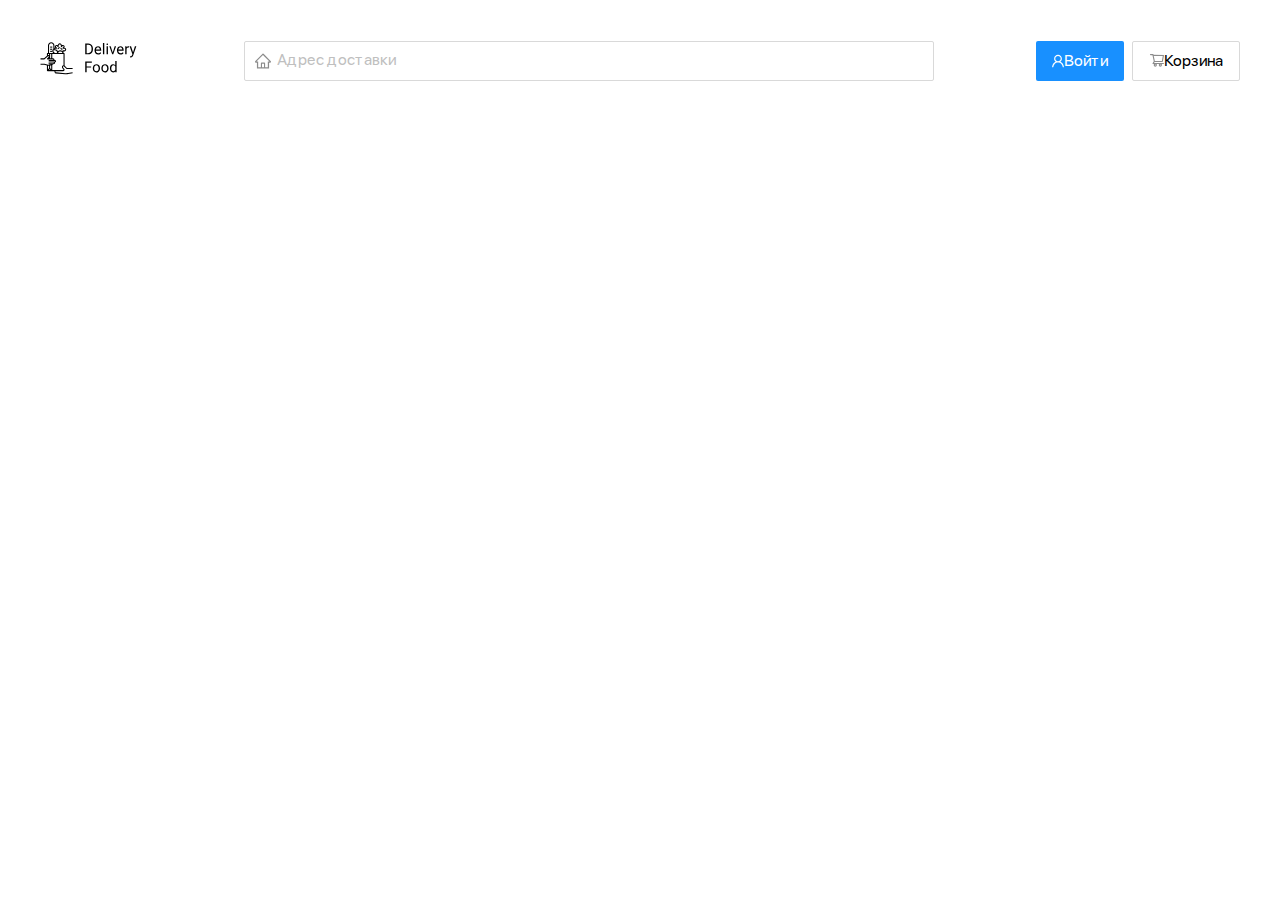
==== index.html @ ae098f40 "Верстка header" ====
<!DOCTYPE html>
<html lang="ru">
<head>
    <meta charset="UTF-8">
    <meta http-equiv="X-UA-Compatible" content="IE=edge">
    <meta name="viewport" content="width=device-width, initial-scale=1.0">
    <title>Delivery Food</title>
    <link rel="stylesheet" href="./css/style.css">
</head>
<body>

<header class="header">

    <div class="container block">
        
        <a href="" class="logo-link">
            <img src="./img/logo.svg" alt="Логотип" class="logo-img">
        </a>
    
        <input type="text" class="address-input" placeholder="Адрес доставки">
    
        <div class="buttons">
            <button class="button button--primary">
                <img src="./img/User.svg" alt="Человек" class="login-img">
                <span class="button-text">Войти</span>
            </button>
            <button class="button button--secondary">
                <img src="./img/Cart.svg" alt="Корзина" class="card-img">
                <span class="button-text">Корзина</span>
            </button>
        </div>
        <!-- /.buttons -->

    </div>
    <!-- /.container block -->
    
</header>
<!-- /.header -->

</body>
</html>
---- css/style.css ----
@font-face {
    font-family: SF Pro Display; /* Имя шрифта */
    src: url(../fonts/SFProDisplay-Regular.ttf); /* Путь к файлу со шрифтом */
    /*src: url(../fonts/SFProDisplay-Bold.ttf);  Путь к файлу со шрифтом */
}

* {
    /* включить измерение элементов от рамки */
    box-sizing: border-box;
    /* убрать стандартные отступы */
    margin: 0;
    padding: 0;
}
.block {
    display: flex;
    justify-content: space-between;
    align-items: center;
}
/* ограничение по ширине и выставляет по середине */
.container {
    max-width: 1200px;
    width: 100%;
    margin: auto;
}

/* Отступ от вершины страницы*/
.header {
    padding-top: 40px;
}

/* Элемент input*/
.address-input {
    max-width: 690px;
    width: 100%;
    height: 40px;
    background: url('../img/Home.svg') no-repeat 10px center;
    border: 1px solid #D9D9D9;
    border-radius: 2px;
    padding-left: 32px;

}

/* Свойства текста в input */
.address-input::placeholder {
    font-family: SF Pro Display;
    font-style: normal;
    font-weight: 400;
    font-size: 16px;
    color: #BFBFBF;
}

/* Расположение кнопок*/
.buttons {
    display: flex;
    flex-wrap: nowrap;
}

/* Общие свойства каждой кнопки*/
.button {
    padding: 8px 16px;
    display: flex;
    align-items: center;
    border-radius: 2px;
    border: none;
    cursor: pointer;
    font-family: SF Pro Display;
    font-style: normal;
    font-weight: 400;
    font-size: 16px;
    line-height: 22px;
}

/* Кнопка "Войти" */
.button--primary {
    background: #1890FF;
    color: #FFFFFF;
}

/* Кнопка "Корзина" */
.button--secondary {
    background: transparent;
    border: 1px solid #D9D9D9;
    margin-left: 8px;
}
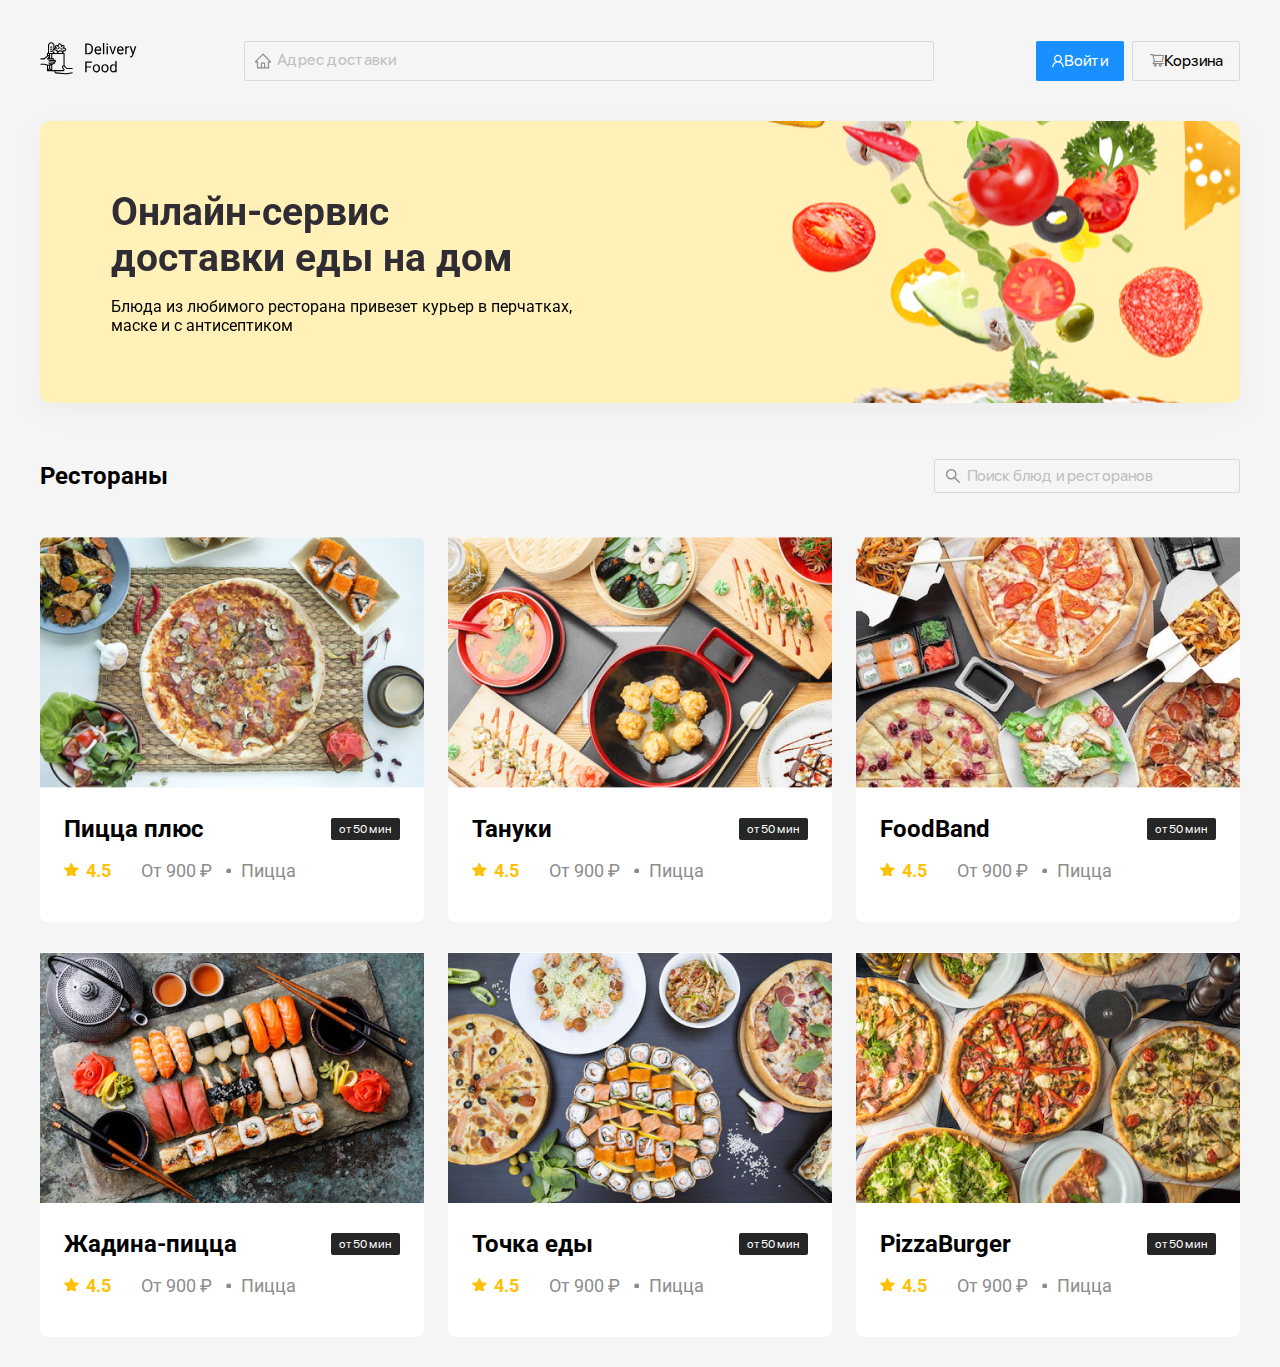
==== commit 66e33be9: "Сверстал 1 страницу макета" ====
--- a/index.html
+++ b/index.html
@@ -5,6 +5,9 @@
     <meta http-equiv="X-UA-Compatible" content="IE=edge">
     <meta name="viewport" content="width=device-width, initial-scale=1.0">
     <title>Delivery Food</title>
+    <link rel="preconnect" href="https://fonts.googleapis.com">
+    <link rel="preconnect" href="https://fonts.gstatic.com" crossorigin>
+    <link href="https://fonts.googleapis.com/css2?family=Roboto:wght@400;700&display=swap" rel="stylesheet">
     <link rel="stylesheet" href="./css/style.css">
 </head>
 <body>
@@ -17,7 +20,7 @@
             <img src="./img/logo.svg" alt="Логотип" class="logo-img">
         </a>
     
-        <input type="text" class="address-input" placeholder="Адрес доставки">
+        <input type="text" class="input address-input" placeholder="Адрес доставки">
     
         <div class="buttons">
             <button class="button button--primary">
@@ -37,5 +40,151 @@
 </header>
 <!-- /.header -->
 
+<section class="section section-promo">
+    <div class="container promo-block">
+        <div class="text-block">
+            <h1 class="promo-title">Онлайн-сервис доставки еды на дом</h1>
+            <p class="promo-desc">Блюда из любимого ресторана привезет курьер в перчатках, маске и с антисептиком</p>
+        </div>
+        <!-- /.text-block -->
+    </div>
+    <!-- /.block -->
+</section>
+<!-- /.section section-promo -->
+
+<section class="section section-rest">
+    <div class="container">
+        <div class="section__header">
+            <h2 class="section__header-title">Рестораны</h2>
+            <input type="text" class="input search-input" placeholder="Поиск блюд и ресторанов">
+        </div>
+        <!-- /.section__header -->
+        <div class="block cards">
+            <div class="card">
+                <div class="card-img">
+                    <img src="./img/Pizza.png" alt="Картинка заведения">
+                </div>
+                <!-- /.card-img -->
+                <div class="card-main">
+                    <div class="card-main__header">
+                        <h3 class="cart-title">Пицца плюс</h3>
+                        <strong class="time-write">от 50 мин</strong>
+                    </div>
+                    <div class="card-desc">
+                        <span class="rating">4.5</span>
+                        <strong class="midprice">От 900 ₽</strong>
+                        <span class="dish">Пицца</span>
+                    </div>
+                    <!-- /.card-desc -->
+                </div>
+                <!-- /.card-main -->
+            </div>
+            <!-- /.card -->
+            <div class="card">
+                <div class="card-img">
+                    <img src="./img/Tanuki.png" alt="Картинка заведения">
+                </div>
+                <!-- /.card-img -->
+                <div class="card-main">
+                    <div class="card-main__header">
+                        <h3 class="cart-title">Тануки</h3>
+                        <strong class="time-write">от 50 мин</strong>
+                    </div>
+                    <div class="card-desc">
+                        <span class="rating">4.5</span>
+                        <strong class="midprice">От 900 ₽</strong>
+                        <span class="dish">Пицца</span>
+                    </div>
+                    <!-- /.card-desc -->
+                </div>
+                <!-- /.card-main -->
+            </div>
+            <!-- /.card -->
+            <div class="card">
+                <div class="card-img">
+                    <img src="./img/FoodBand.png" alt="Картинка заведения">
+                </div>
+                <!-- /.card-img -->
+                <div class="card-main">
+                    <div class="card-main__header">
+                        <h3 class="cart-title">FoodBand</h3>
+                        <strong class="time-write">от 50 мин</strong>
+                    </div>
+                    <div class="card-desc">
+                        <span class="rating">4.5</span>
+                        <strong class="midprice">От 900 ₽</strong>
+                        <span class="dish">Пицца</span>
+                    </div>
+                    <!-- /.card-desc -->
+                </div>
+                <!-- /.card-main -->
+            </div>
+            <!-- /.card -->
+            <div class="card">
+                <div class="card-img">
+                    <img src="./img/GreedyPizza.png" alt="Картинка заведения">
+                </div>
+                <!-- /.card-img -->
+                <div class="card-main">
+                    <div class="card-main__header">
+                        <h3 class="cart-title">Жадина-пицца</h3>
+                        <strong class="time-write">от 50 мин</strong>
+                    </div>
+                    <div class="card-desc">
+                        <span class="rating">4.5</span>
+                        <strong class="midprice">От 900 ₽</strong>
+                        <span class="dish">Пицца</span>
+                    </div>
+                    <!-- /.card-desc -->
+                </div>
+                <!-- /.card-main -->
+            </div>
+            <!-- /.card -->
+            <div class="card">
+                <div class="card-img">
+                    <img src="./img/EatPoint.png" alt="Картинка заведения">
+                </div>
+                <!-- /.card-img -->
+                <div class="card-main">
+                    <div class="card-main__header">
+                        <h3 class="cart-title">Точка еды</h3>
+                        <strong class="time-write">от 50 мин</strong>
+                    </div>
+                    <div class="card-desc">
+                        <span class="rating">4.5</span>
+                        <strong class="midprice">От 900 ₽</strong>
+                        <span class="dish">Пицца</span>
+                    </div>
+                    <!-- /.card-desc -->
+                </div>
+                <!-- /.card-main -->
+            </div>
+            <!-- /.card -->
+            <div class="card">
+                <div class="card-img">
+                    <img src="./img/PizzaBurger.png" alt="Картинка заведения">
+                </div>
+                <!-- /.card-img -->
+                <div class="card-main">
+                    <div class="card-main__header">
+                        <h3 class="cart-title">PizzaBurger</h3>
+                        <strong class="time-write">от 50 мин</strong>
+                    </div>
+                    <div class="card-desc">
+                        <span class="rating">4.5</span>
+                        <strong class="midprice">От 900 ₽</strong>
+                        <span class="dish">Пицца</span>
+                    </div>
+                    <!-- /.card-desc -->
+                </div>
+                <!-- /.card-main -->
+            </div>
+            <!-- /.card -->
+        </div>
+        <!-- /.block -->
+    </div>
+    <!-- /.container -->
+</section>
+
 </body>
 </html>--- a/css/style.css
+++ b/css/style.css
@@ -11,10 +11,21 @@
     margin: 0;
     padding: 0;
 }
+html {
+    font-family: 'Roboto', sans-serif;
+}
+body {
+    background-color: #F5F5F5;
+}
 .block {
     display: flex;
     justify-content: space-between;
     align-items: center;
+    flex-wrap: wrap;
+}
+
+.cards {
+    flex-wrap: wrap;
 }
 /* ограничение по ширине и выставляет по середине */
 .container {
@@ -22,10 +33,16 @@
     width: 100%;
     margin: auto;
 }
-
+.input {
+    border: 1px solid #D9D9D9;
+    border-radius: 2px;
+    width: 100%;
+    padding-left: 32px;
+}
 /* Отступ от вершины страницы*/
 .header {
     padding-top: 40px;
+    margin-bottom: 40px;
 }
 
 /* Элемент input*/
@@ -34,14 +51,8 @@
     width: 100%;
     height: 40px;
     background: url('../img/Home.svg') no-repeat 10px center;
-    border: 1px solid #D9D9D9;
-    border-radius: 2px;
-    padding-left: 32px;
-
-}
-
-/* Свойства текста в input */
-.address-input::placeholder {
+}
+.input::placeholder {
     font-family: SF Pro Display;
     font-style: normal;
     font-weight: 400;
@@ -81,4 +92,132 @@
     background: transparent;
     border: 1px solid #D9D9D9;
     margin-left: 8px;
+}
+/* Секция promo */
+.section-promo {
+    margin-bottom: 56px;
+}
+.promo-block {
+    background: #FFF1B8 url('../img/pomidor.png') no-repeat right;
+    border-radius: 10px;
+    padding: 68px 71px;
+    filter: drop-shadow(0px 7px 12px rgba(158, 158, 163, 0.1));
+}
+.text-block {
+    max-width: 500px;
+    width: 100%;
+}
+.promo-title {
+    max-width: 438px;
+    font-family: 'Roboto';
+    font-style: normal;
+    font-weight: 700;
+    font-size: 39px;
+    line-height: 46px;
+    color: #302C34;
+    margin-bottom: 16px;
+}
+.promo-description {
+    font-family: 'Roboto';
+    font-style: normal;
+    font-weight: 400;
+    font-size: 24px;
+    line-height: 28px;
+    color: #302C34;
+}
+
+/* Секция рестораны */
+.section__header {
+    display: flex;
+    justify-content: space-between;
+    align-items: center;
+    margin-bottom: 44px;
+}
+.search-input {
+    width: 306px;
+    height: 34px;
+    background: url('../img/Search.svg') no-repeat 10px center;
+}
+.card {
+    max-width: 384px;
+    width: 100%;
+    margin-bottom: 30px;
+    background-color: #fff;
+    border-radius: 7px;
+}
+.card-main {
+    padding: 21px 24px 35px;
+    position: relative;
+}
+.card-main__header {
+    display: flex;
+    justify-content: space-between;
+    align-items: center;
+    margin-bottom: 10px;
+}
+.cart-title {
+    font-family: Roboto;
+    font-style: normal;
+    font-weight: 700;
+    font-size: 24px;
+    line-height: 32px;
+}
+.time-write {
+    background-color: #262626;
+    border-radius: 2px;
+    font-family: SF Pro Display;
+    font-style: normal;
+    font-weight: 400;
+    font-size: 12px;
+    line-height: 12px;
+    color: #FFFFFF;
+    padding: 5px 8px;
+}
+.rating {
+    position: relative;
+    font-family: Roboto;
+    font-style: normal;
+    font-weight: 700;
+    font-size: 18px;
+    line-height: 32px;
+    margin-left: 22px;
+    margin-right: 26px;
+    color: #FFC107;
+}
+.rating::before {
+    content: '';
+    width: 15px;
+    height: 14px;
+    background: url('../img/star.svg');
+    position: absolute;
+    top: 2px;
+    left: -22px;
+}
+.midprice {
+    font-family: 'Roboto';
+font-style: normal;
+font-weight: 400;
+font-size: 18px;
+line-height: 32px;
+color: #8C8C8C;
+margin-right: 25px;
+}
+.dish {
+    position: relative;
+    font-family: 'Roboto';
+    font-style: normal;
+    font-weight: 400;
+    font-size: 18px;
+    line-height: 32px;
+    color: #8C8C8C;
+}
+.dish::before {
+    content: '';
+    width: 5px;
+    height: 5px;
+    background: url('../img/Ellipse.svg');
+    position: absolute;
+    top: 50%;
+    left: -15px;
+    margin-top: -3px;
 }